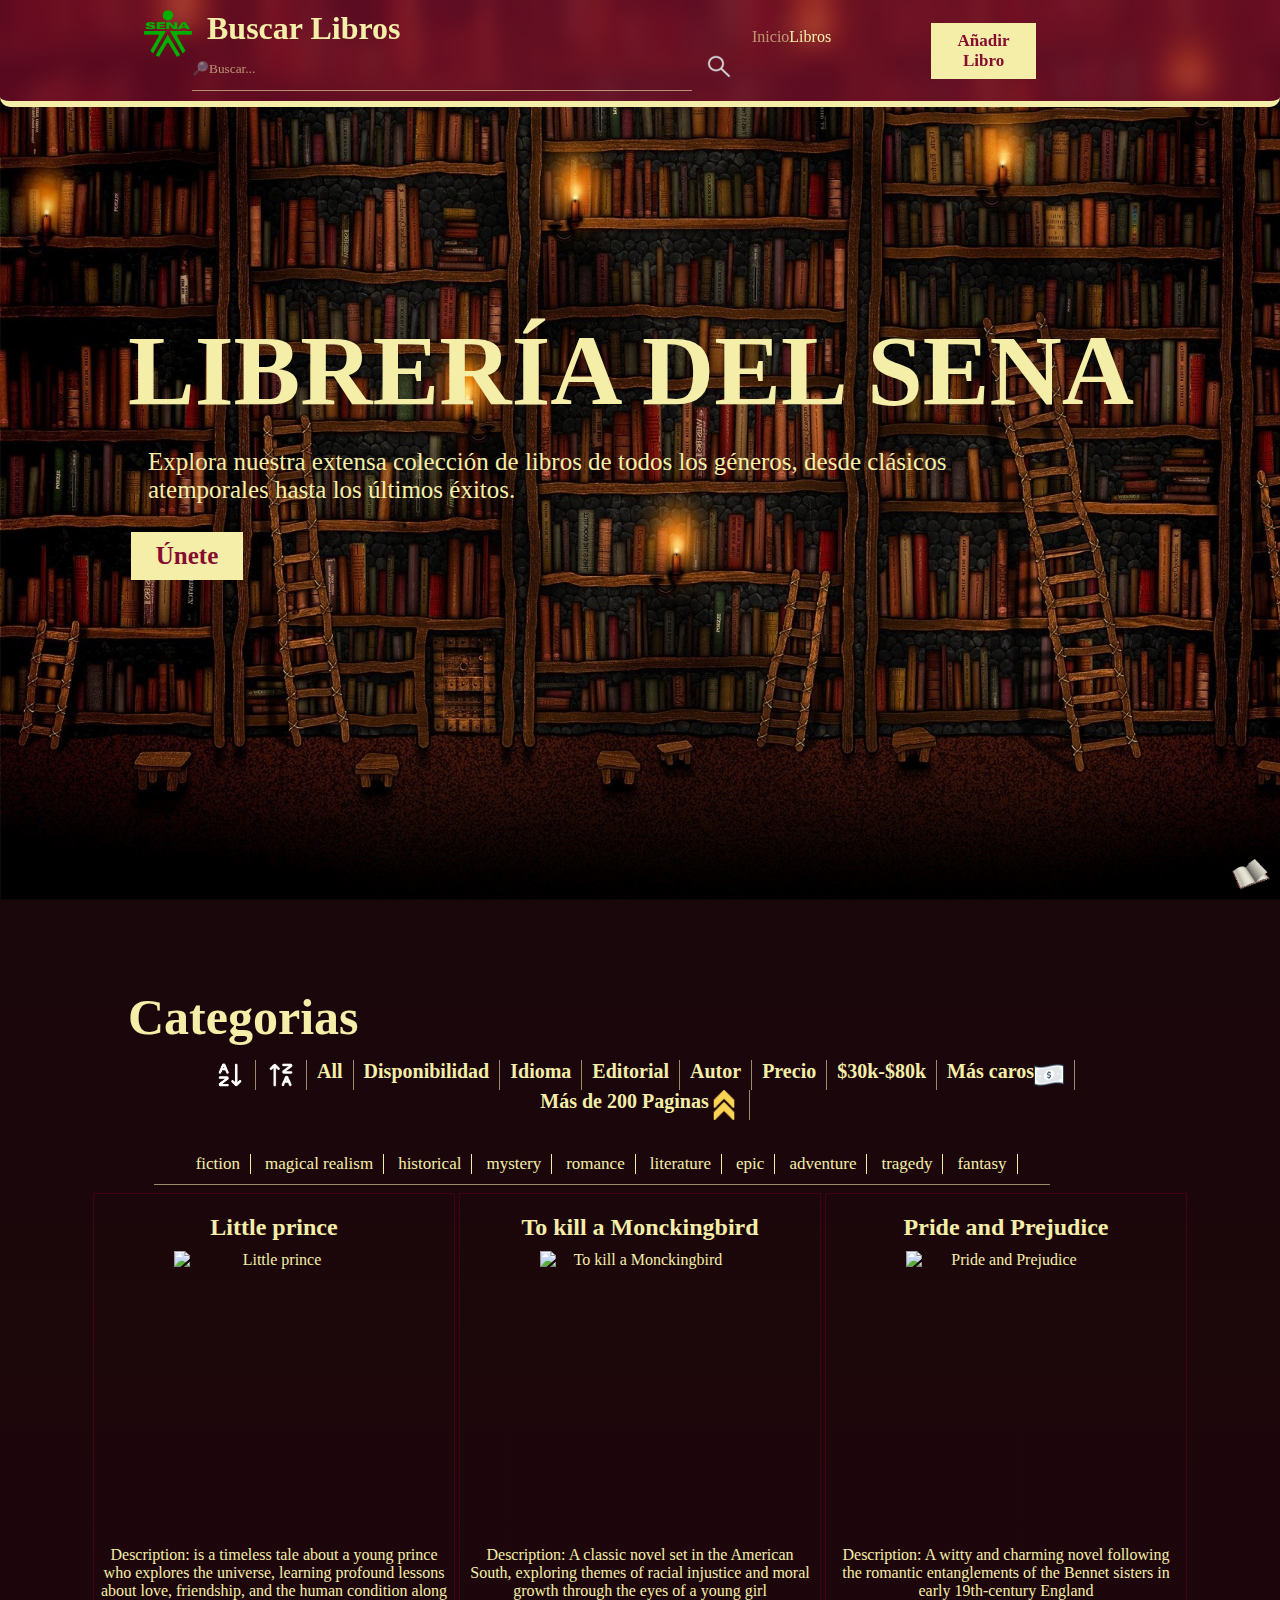
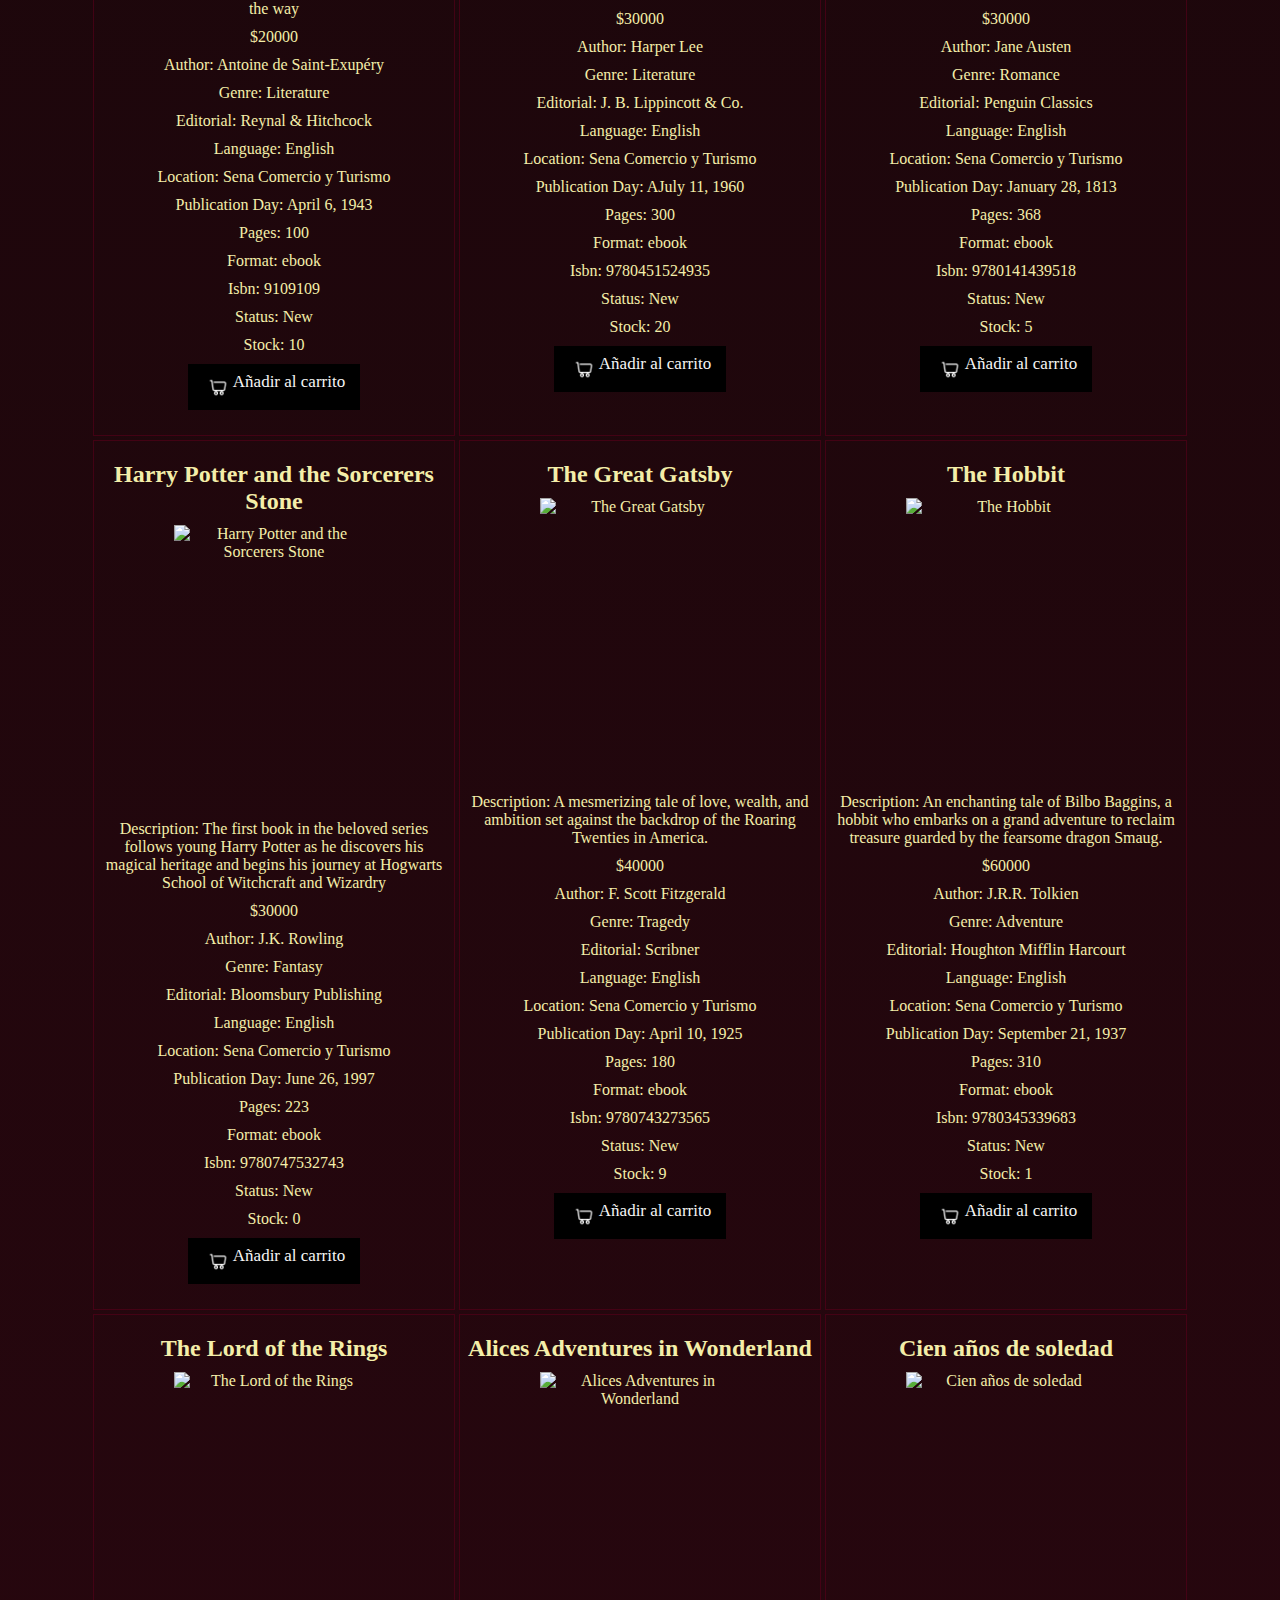
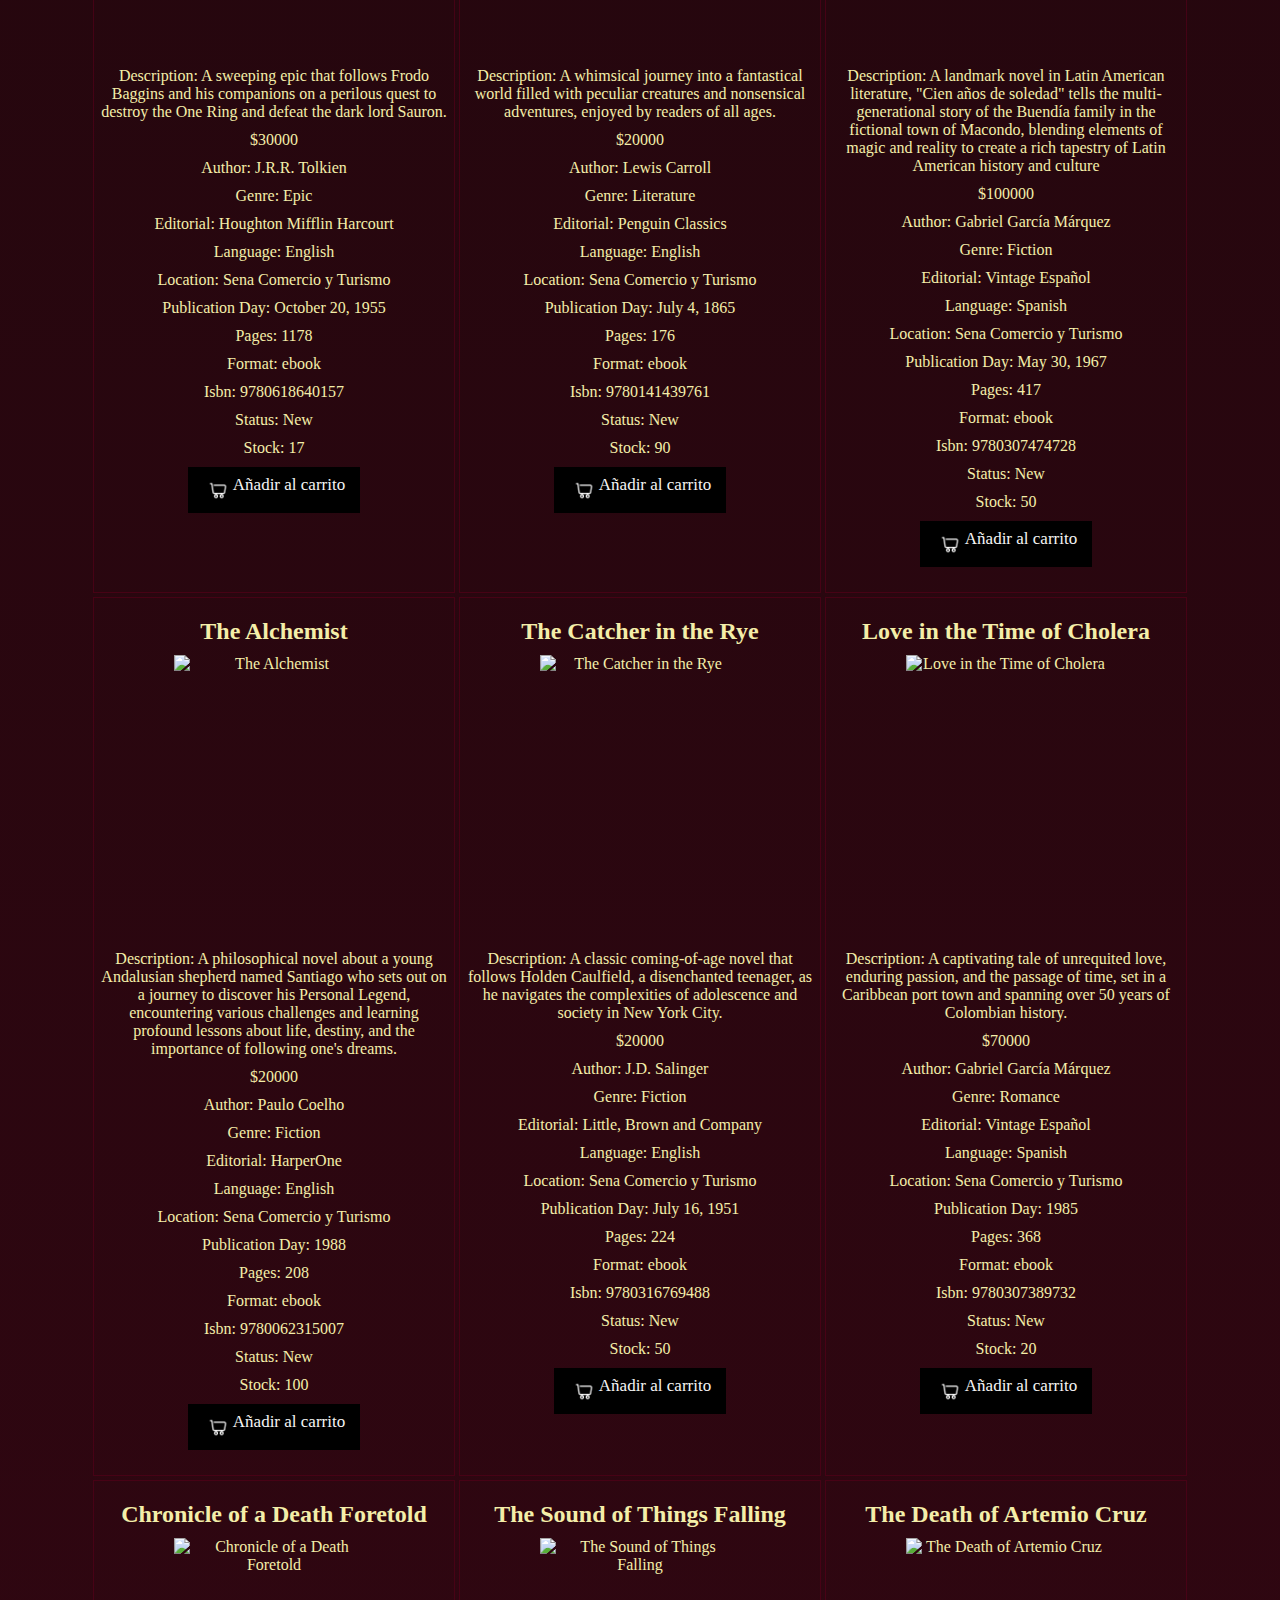
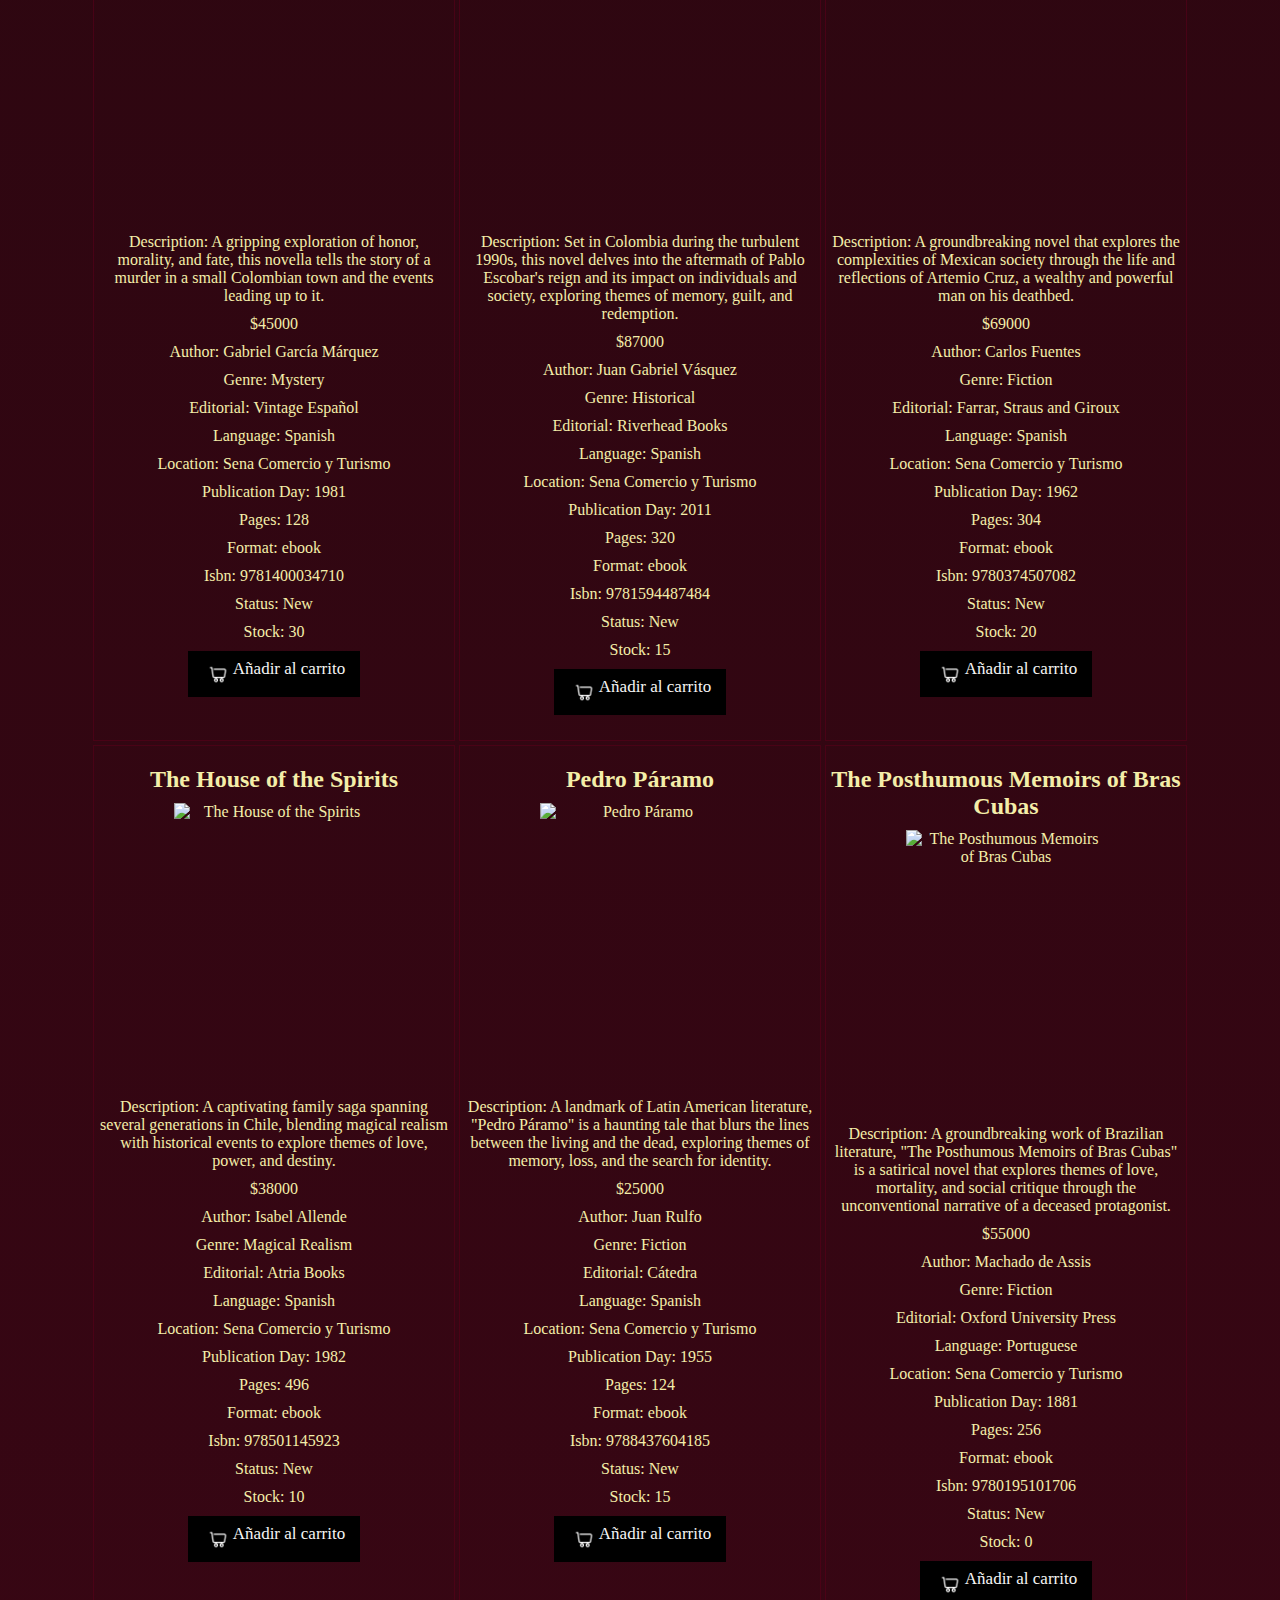
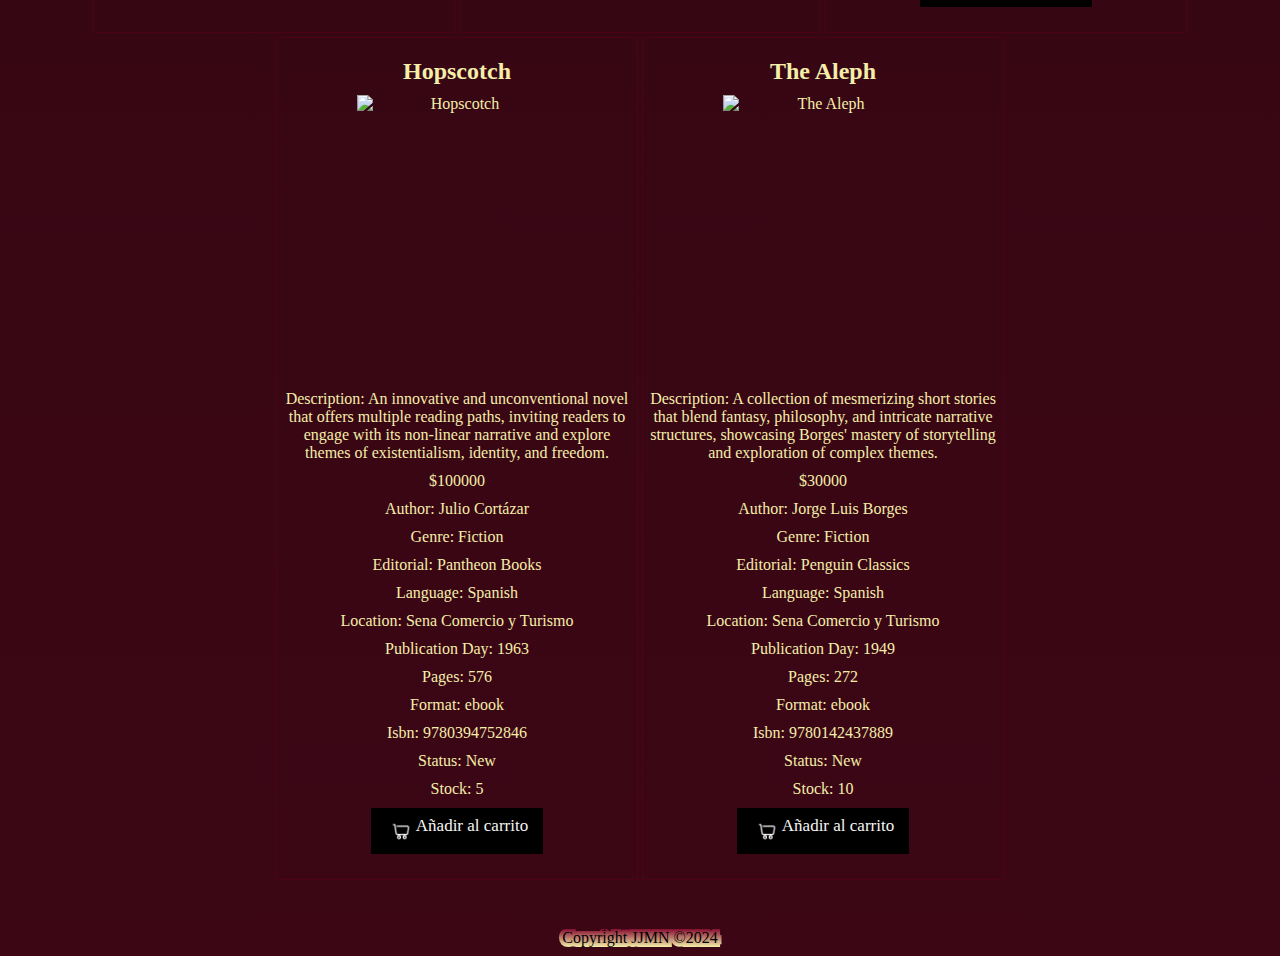
==== index.html @ 9a71bbdf "despliegue" ====
<!DOCTYPE html>
<html lang="en">
<head>
	<meta charset="UTF-8">
	<meta name="viewport" content="width=device-width, initial-scale=1.0">
	<link rel="shortcut icon" href="assets/Favicon/library-icon-png-20.png" type="image/x-icon" class="fav">
	<link rel="stylesheet" href="style/style.css">
	<link rel="stylesheet" href="style/FontAwesome/fontawesome-free-6.5.2-web/css/all.css">
	<title>Sena Library</title>
</head>
<body>
	<header>
		<section class="logo_h1">
			<img src="assets/logoSena.png" alt="Logo sena" id="logo_sena">
				<div id="search_head">
					<h1 id="h1_head">Buscar Libros</h1>
						<div>
							<input type="text" id="input_head" placeholder="🔎Buscar...">
							<button id="searchButton">
								<img src="assets/magnifying-glass.png" alt="Search">
							</button>
						</div>
						
				</div>
		</section>
			<section class="nav_sect">
				<nav id="nav_id">
					<a class="nav-link" href="#start">Inicio</a>
					<a class="nav-link" href="#categories">Libros</a>
					<button onclick="addBook()">Añadir Libro</button>
				</nav>
	</header>
	<main>
		<img src="assets/book-float.gif" alt="book" id="book">
		<!-- Section #1 -->
		<section class="section_one" id="start">
			<div>
				<h1 id="h1_section1">LIBRERÍA DEL SENA</h1>
			</div>
			<div>
				<p id="p_section1">Explora nuestra extensa colección de libros de todos los géneros, desde clásicos atemporales hasta los últimos éxitos.</p>
			</div>
				<a href="pages/sesion.html">
					<button id="btn_section1">
						<span></span>
						<span></span>
						<span></span>
						<span></span>
							Únete
					</button>
				</a>
				
		</section>
		<!-- Section #2 -->
		<section class="categories" id="categories">
			<section class="organizer">
				<div class="categories_words">
					<div>
						<h1>Categorias</h1>
					</div>
						<section>
						<button onclick="filterTitlesAZ()">
							<img src="assets/az.png" alt="A-Z" >
						</button>
							<button onclick="filterTitlesZA()">
								<img src="assets/za.png" alt="Z-A">
							</button>
								<button class="c-word-description" onclick="Normalbooks()"><h1>All</h1></button>
								<button class="c-word-description" onclick="pressStock()"><h1>Disponibilidad</h1></button>
								<button class="c-word-description" onclick="pressLanguage()"><h1>Idioma</h1></button>
								<button class="c-word-description" onclick="pressEditorial()"><h1>Editorial</h1></button>
								<button class="c-word-description" onclick="pressAuthor()"><h1>Autor</h1></button>
								<button class="c-word-description" onclick="PressPrice()"><h1>Precio</h1></button>
									<button onclick="pressPrices30_80()"><h1>$30k-$80k</h1></button>
										<button onclick="mostExpensive()">
											<h1>Más caros</h1>
											<img src="assets/dolar.png" alt="Price">
										</button>
											<button onclick="pressPages()">
												<h1>Más de 200 Paginas</h1>
												<img src="assets/superior.png" alt="arriba de 200">
											</button>
						</section>
					
				</div>
					<div class="categories_words">
						<button class="c-word" onclick="pressGender('Fiction')">fiction</button>
						<button class="c-word" onclick="pressGender('Magical Realism')">magical realism</button>
						<button class="c-word" onclick="pressGender('Historical')">historical</button>
						<button class="c-word" onclick="pressGender('Mystery')">mystery</button>
						<button class="c-word" onclick="pressGender('Romance')">romance</button>
						<button class="c-word" onclick="pressGender('Literature')">literature</button>
						<button class="c-word" onclick="pressGender('Epic')">epic</button>
						<button class="c-word" onclick="pressGender('Adventure')">adventure</button>
						<button class="c-word" onclick="pressGender('Tragedy')">tragedy</button>
						<button class="c-word" onclick="pressGender('Fantasy')">fantasy</button>
					</div>
			</section>
			<section class="descriptions" id='bookContainer'>
				<section class="categorie-book">
					
				</section>
				<section class="categorie-book">
					
				</section>
				<section class="categorie-book">
					
				</section>
				<section class="categorie-book">
					
				</section>
				<section class="categorie-book">
					
				</section>
				<section class="categorie-book">
					
				</section>
				<section class="categorie-book">
					
				</section>
				<section class="categorie-book">
					
				</section>
				<section class="categorie-book">
					
				</section>
				<section class="categorie-book">
					
				</section>
				<section class="categorie-book">
					
				</section>
				<section class="categorie-book">
					
				</section>
				<section class="categorie-book">
					
				</section>
				<section class="categorie-book">
					
				</section>
				<section class="categorie-book">
					
				</section>
				<section class="categorie-book">
					
				</section>
				<section class="categorie-book">
					
				</section>
				<section class="categorie-book">
					
				</section>
				<section class="categorie-book">
					
				</section>
				<section class="categorie-book">
					
				</section>
			</section>
		</section>
			<footer>
				<div>
					<p>Copyright JJMN ©2024</p>
				</div>
			</footer>
	</main>
</body>
<script src="https://code.jquery.com/jquery-3.6.0.min.js"></script>
	<script src="https://cdn.jsdelivr.net/npm/bootstrap@5.2.3/dist/js/bootstrap.bundle.min.js"></script>
		<script src="js/nav/scripts_nav.js"></script>
			<script src="js/script.js"></script>
</html>
---- style/style.css ----
*{
	margin: 0;
	padding: 0;
	font-family: cursive;
}
::selection{
	background: crimson;
	color: var(--vanilla);
}
:root{
	--blue: rgb(158, 173, 200);
	--gray: rgb(56, 95, 113);
	--red: rgb(134, 13, 48);
	--redTransparent: rgba(134, 13, 47, 0.658);
	--darkRed: rgb(60, 6, 21);
	--darkRedTransparent: rgba(87, 0, 25, 0.637);
	--ultradark: rgb(21,7,9);
	--vanilla: rgb(244, 238, 169);
	--vanillaTransparent: rgba(244, 238, 169, 0.582);
	--brown: rgb(143, 117, 79);
}
main{
	background: linear-gradient(to top, var(--darkRed), var(--ultradark));
}
button{
	background-color: var(--vanilla);
	position: relative;
	padding: 8px 15px;
	border: none;
	outline: none;
	margin: 0 100px;
	cursor: pointer;
	overflow: hidden;
	color: var(--red);
	font-weight: bold;
	font-size: 17px;
}
button:active{
	background-color: var(--vanillaTransparent);
	transform: scale(.97);
}
button span{
	position: absolute;
	background-color: var(--brown);
	transition: .7s;
}
button span:nth-child(1){
	width: 100%;
	height: 1.5px;
	top: 0;
	left: -100%;
}
button span:nth-child(2){
	width: 100%;
	height: 1.5px;
	bottom: 0;
	right: -100%;
}
button span:nth-child(3){
	height: 100%;
	width: 1.5px;
	bottom: -100%;
	left: 0;
}
button span:nth-child(4){
	height: 100%;
	width: 1.5px;
	top: -100%;
	right: 0;
}
button:hover span:nth-child(1){
	left: 0;
}
button:hover span:nth-child(2){
	right: 0;
}
button:hover span:nth-child(3){
	bottom: 0;
}
button:hover span:nth-child(4){
	top: 0;
}
#book{
	position: fixed;
	bottom: 10px;
	right: 10px;
	width: 3%;
	z-index: 100;
}
/* Header */

header{
	background: var(--redTransparent);
	display: flex;
	align-items: center;
	padding: 10px 0;
	color: var(--vanilla);
	-webkit-backdrop-filter: blur(10px);
	backdrop-filter: blur(10px);
	justify-content: space-around;
	position: fixed;
	width: 100%;
	border-bottom: solid 6.2px var(--vanilla);
	border-radius: 0 0 10px 10px;
	z-index: 100;
}
header div, header > .logo_h1 > #search_head > div{
	display: flex;
	flex-direction: row;
}
.logo_h1{
	display: flex;
	justify-content: space-around;
	width: 25%;
	flex-direction: row;
}
#logo_sena{
	width: 15%;
	height: 15%;
}
#search_head{
	display: flex;
	flex-direction: column;
}
#searchButton{
	margin: 0;
	background-color: transparent;
}
#input_head{
	border-top: none;
	border-left:none;
	border-right: none;
	background-color: transparent;
	border-bottom: solid 1px var(--vanillaTransparent);
	width: 500px;
	color: var(--vanilla);
}
#input_head::placeholder{
	color: var(--vanillaTransparent);
}
#h1_head{
	display: flex;
	margin-left: 15px ;
	justify-content: start;
}
.nav_sect{
	width: 30%;
}
#nav_id{
	display: flex;
	justify-content: space-around;
}
a{
	text-decoration: none;
	color: var(--vanilla);
	padding: 5px 0;
}
nav .nav-link.active {
	color: var(--vanillaTransparent);
}

/* Section #1 */

.section_one{
	background: url('../assets/Library.jpg');
	color: var(--vanilla);
	background-size: cover;
	height: 100vh;
	display: flex;
	flex-direction: column;	
	justify-content: center;
	align-items: self-start;
	padding-left: 10%;
}
#h1_section1{
	font-size: 100px;
	display: flex;
	flex-wrap: wrap;
}
#p_section1{
	font-size: 25px;
	width: 70%;
	padding: 20px;
	display: flex;
	flex-wrap: wrap;
}
#btn_section1{
	margin: 2.5%;
	padding: 10px 25px;
	font-size: 25px;
}

/* Section #2 */

.categories{
	height: auto;
	display: flex;
	flex-direction: column;
	padding-top: 50px;
	text-align: center;
}
.descriptions{
	display: flex;
	flex-wrap: wrap;
	justify-content: center;
}
.categories_words:nth-child(1) > button:nth-child(3),.categories_words:nth-child(1) > button:nth-child(5){
	border-right: solid 1px var(--vanillaTransparent);
	margin-right: 2%;
}
.categories_words > button{
	background-color: transparent;
}
.categories_words:nth-child(1){
	display: flex;
	flex-direction: column;	
	flex-wrap: wrap	;
}
.categories_words:nth-child(1) > div:nth-child(1) > h1{
	font-size: 50px;
	color: var(--vanilla);
	display: flex;
	flex-direction: column;
	text-align: start;
	padding-bottom: 1.5%;
}
.categories_words:nth-child(1) >section > button > img{
	width: 30px;
	margin: 0;
}
.categories_words:nth-child(1) >section{
	display: flex;
	flex-direction: row;
	justify-content: center;
	margin-bottom: 1%;
	padding: 1%;
	flex-wrap: wrap;
}
.categories_words:nth-child(1) >section> button{
	display: flex;
	flex-direction: row;
	border-right: solid 1px var(--vanillaTransparent);
}
.categories_words:nth-child(1) >section>button> h1{
	color: var(--vanilla);
	font-size: 20px;
}
.categories_words:nth-child(1){
	display: flex;
	padding: 0 10%;
	padding-top: 3%;
	padding-bottom: 1%;
}
.categories_words:nth-child(2){
	width: 70%;
	padding-bottom: 10px;
	margin-left: 12%;
	margin-right: 1%;
	margin-bottom: .5%;
	border-bottom: solid 1px var(--vanillaTransparent);
}
.categories_words:nth-child(1) >section> button, .categories_words:nth-child(2) > button {
	margin: 0;
	padding: 0 10px;
	background-color: transparent;
	color: var(--vanilla);
	font-weight: lighter;
}
.categories_words:nth-child(2) > button{
	border-right: solid 1px var(--vanilla);
}
.categorie-book{
	color: var(--vanilla);
	width: 350px;
	padding: 0 5px;
	margin: 2px;
	border: solid 1px var(--darkRedTransparent);
}
.categorie-book > div{
	display: flex;
	flex-direction: column;
	align-items: center;
	margin: 20px 0;
}
#deleta_id{
	font-size: 25px;
	padding: 10px;
	cursor: pointer;
}
.categorie-book > div > img{
	width: 200px;
	height: 280px;
	padding: 10px 0;
	display: flex;
	align-self: center;
	transition: .1s;
}
.categorie-book > div > img:hover{
	width: 210px;
	height: 290px; 
	margin-bottom:-10px ;
}
.categorie-book > div > p{
	padding: 5px 0;
}
.categorie-book> div > a > button{
	background-color: black;
	color: whitesmoke;
	font-weight: lighter;
	display: flex;
	flex-direction: row;
	align-items: start;
	margin: 0 0;
	display: flex;
	align-self: center;
}
.categorie-book > div > a > button:active{
	background-color: var(--red);
	color: var(--vanilla);
	box-shadow: 0 0 20px var(--brown);
}
.categorie-book> div > a > button> img{
	width: 30px;
}
/* ---Footer--- */
footer{
	display: flex;
	flex-wrap: wrap;
	justify-content: center;
	padding: .7% 0;
	margin-top: 3%;
	align-self: center;
	align-items: center;
}
footer>div{
	background: linear-gradient(var(--red), var(--vanilla));
	background-clip: text;
	-webkit-text-stroke: 8px transparent;
	padding: 0 1%;
}
/* ---------Media QUERY--------- */
@media screen and (max-width:921px) {
	
	#h1_section1{
		font-size: 50px;
	}
	#p_section1{
		width: auto;
		font-size: 20px;
	}
	#btn_section1{
		font-size: 15px;
	}
	header{
		width: 100%;
		display: flex;
		justify-content: space-around;
	}
	.logo_h1{
		display: flex;
		width: 50%;
	}
	#input_head{
		width: 500px;
	}
	#logo_sena{
		width: 10%;
	}
	.nav_sect{
		width: 15%;
	}
	.categories_words:nth-child(1){
		width: auto;
	}
	.categories_words:nth-child(1) > section > button{
		width: auto;
	}
	.categories_words:nth-child(1) > section > button > h1{
		font-size: 12px;
		padding-right: 10px;
	}
	.categories_words:nth-child(2){
		width: auto;
	}
	.categories_words:nth-child(2) >button{
		font-size: 14px;
	}
}
@media screen and (max-width:481px) {
	h1{
		font-size: 15px;
	}
	#logo_sena{
		width: 10%;
		height: 10%;
	}
	.nav-link{
		font-size: 12px;
	}
	.nav-link:nth-child(1){
		border-right: solid 1px var(--vanillaTransparent);
		padding-right: 5px;
		margin-right: 5px;
	}
	#h1_section1{
		font-size: 40px;
	}
	#p_section1{
		font-size: 15px;
	}
	#btn_section1{
		padding: 7px 15px;
		font-size: 12px;
	}
	.categories_words:nth-child(1) > div:nth-child(1) > h1{
		font-size: 35px;
		padding-bottom: 20px;
	}
}
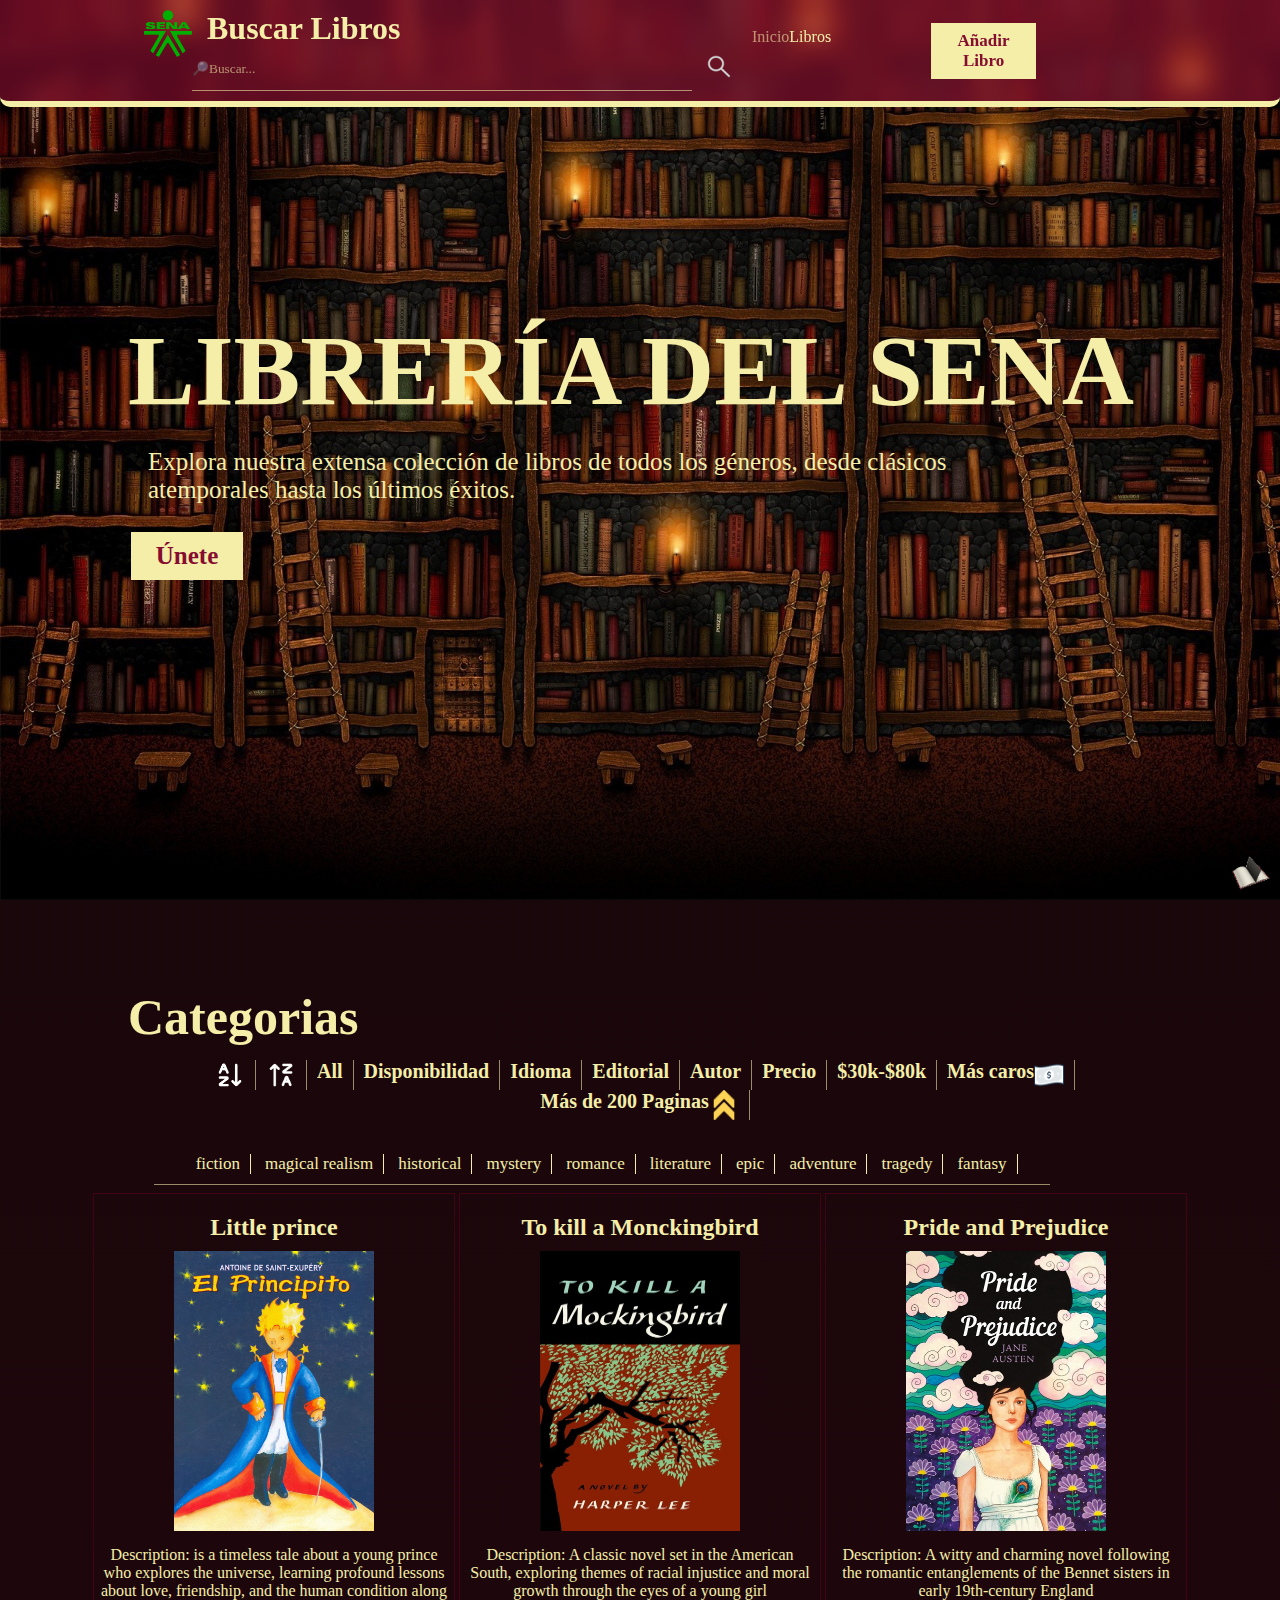
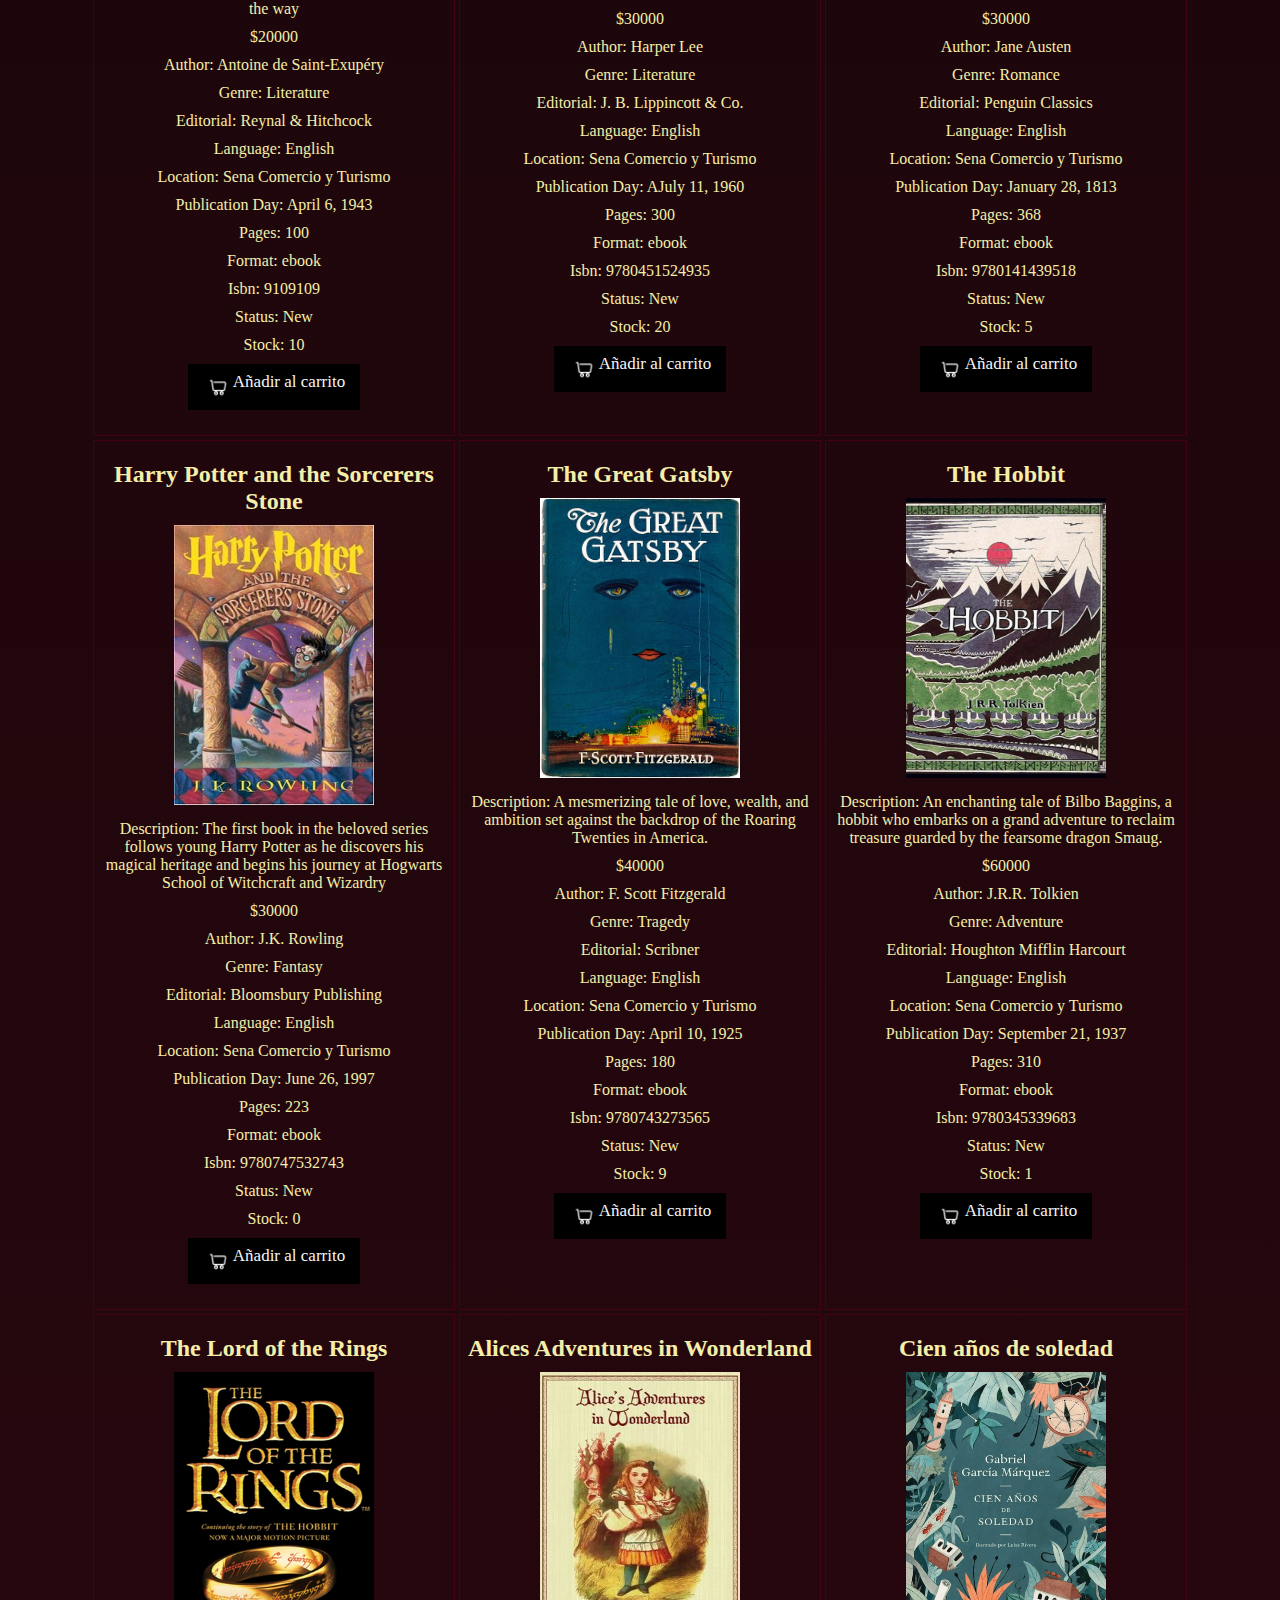
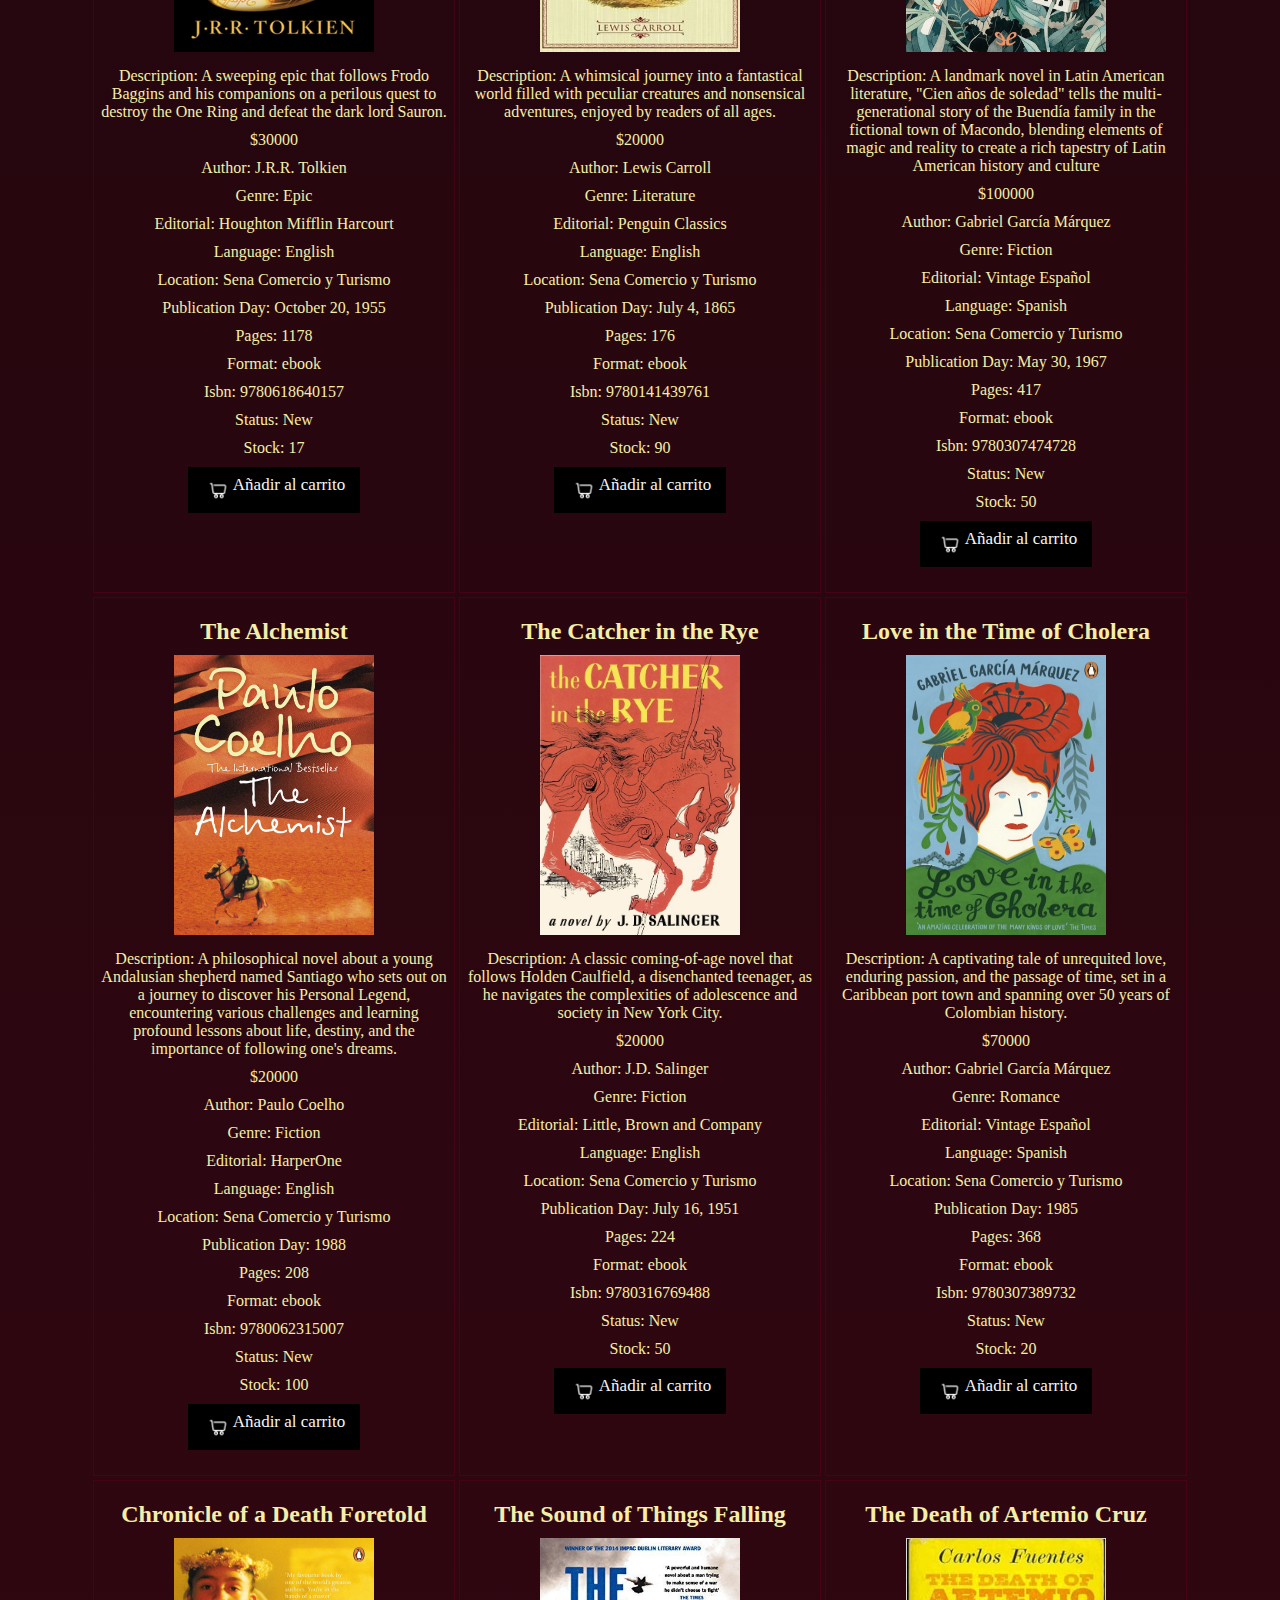
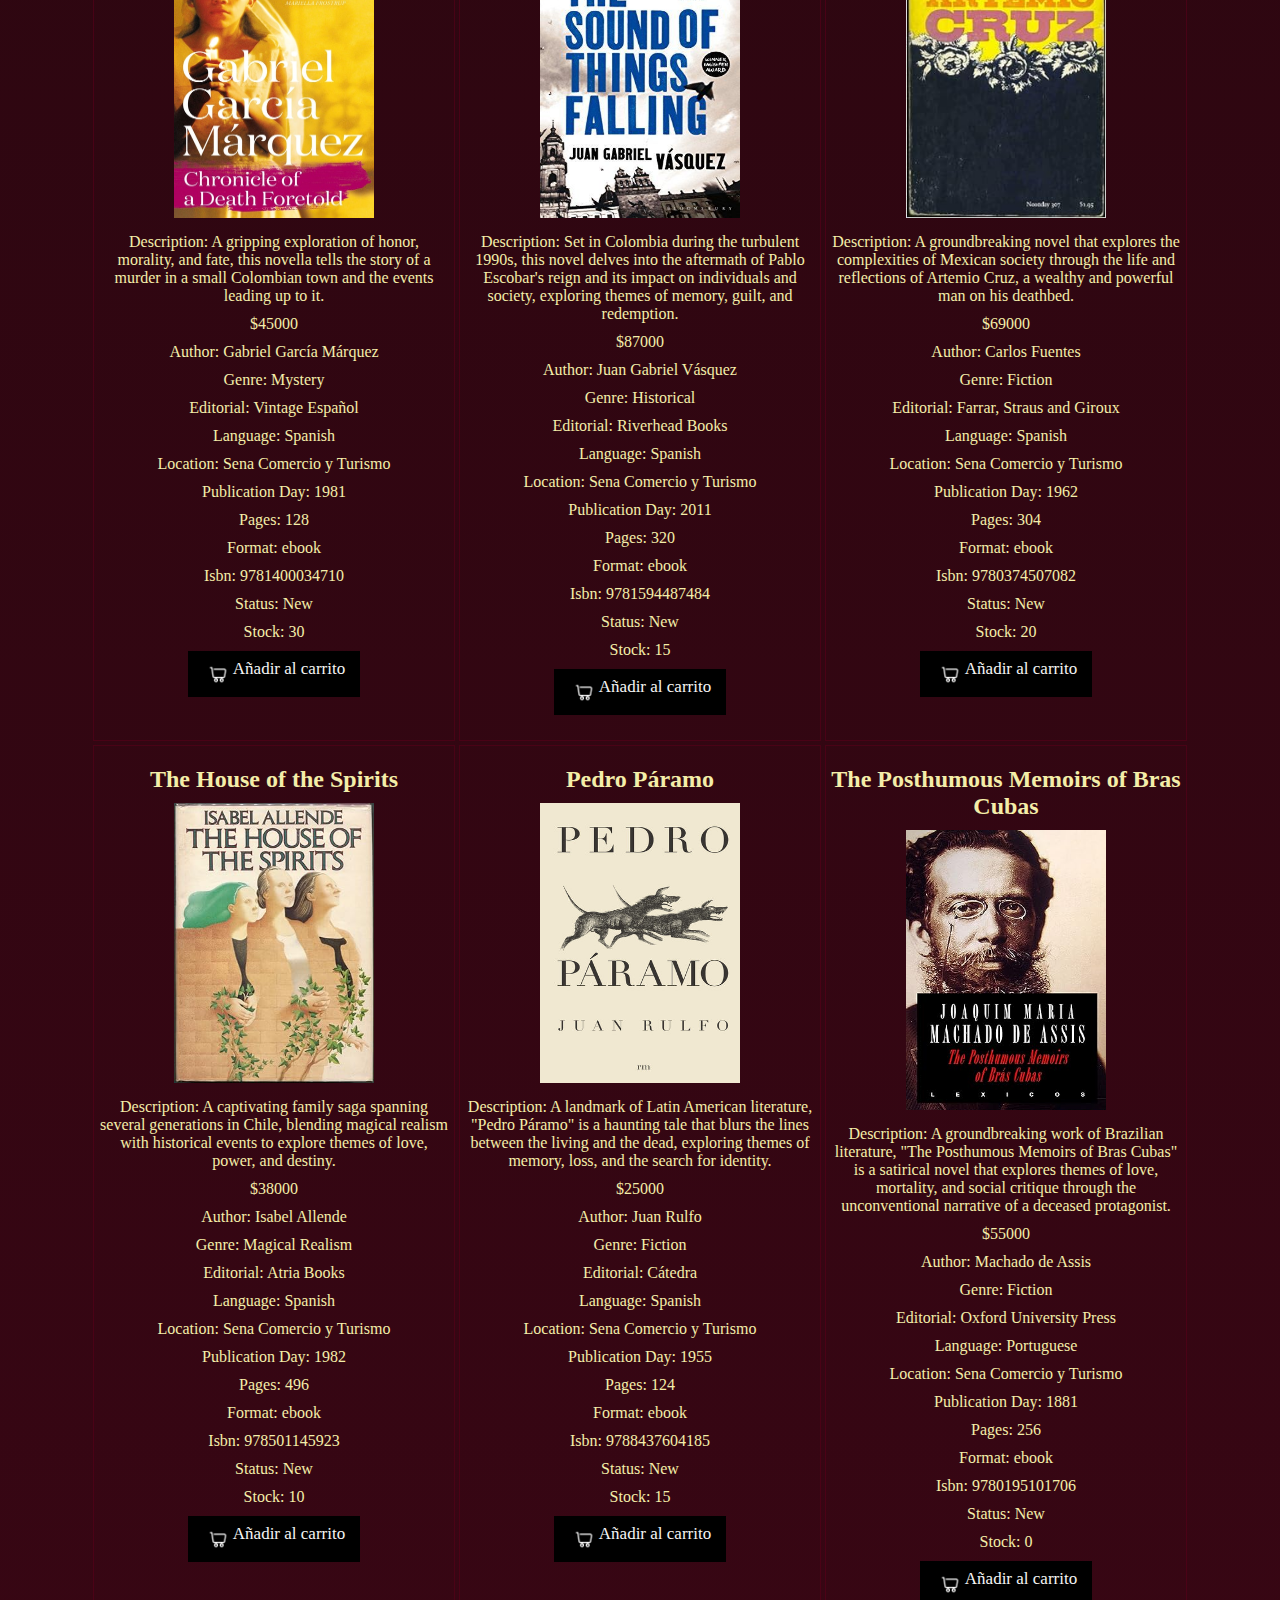
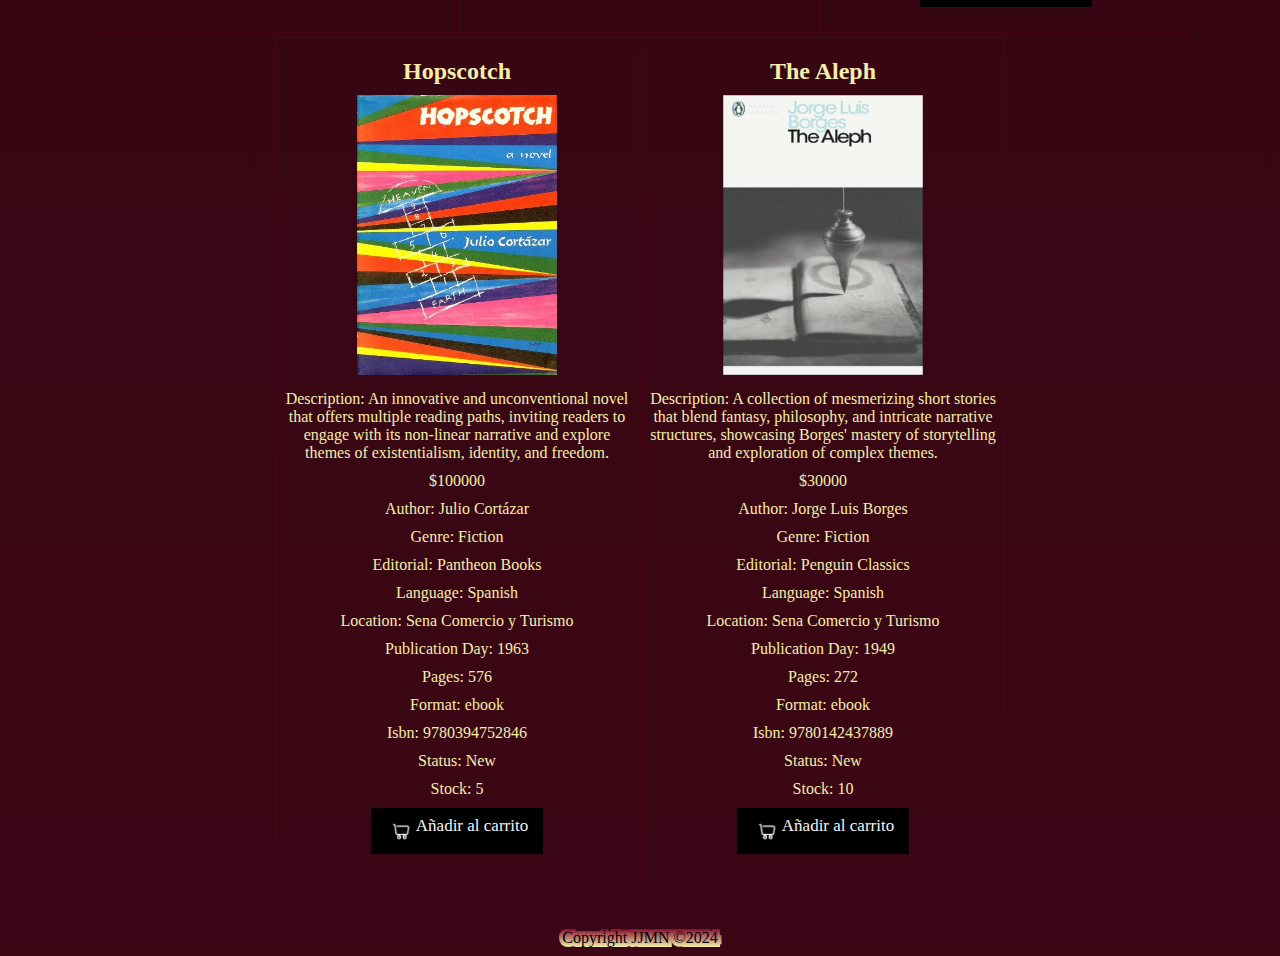
==== commit da841d16: "e" ====
--- a/index.html
+++ b/index.html
@@ -40,7 +40,7 @@
 			<div>
 				<p id="p_section1">Explora nuestra extensa colección de libros de todos los géneros, desde clásicos atemporales hasta los últimos éxitos.</p>
 			</div>
-				<a href="pages/sesion.html">
+				<a href="pages/sesion.php">
 					<button id="btn_section1">
 						<span></span>
 						<span></span>
--- a/style/style.css
+++ b/style/style.css
@@ -339,6 +339,13 @@
 	padding: 0 1%;
 }
 /* ---------Media QUERY--------- */
+@media screen and (max-width:1080px) {
+	#nav_id > button{
+		font-size: 15px;
+		margin:0;
+	}
+
+}
 @media screen and (max-width:921px) {
 	
 	#h1_section1{
@@ -357,14 +364,17 @@
 		justify-content: space-around;
 	}
 	.logo_h1{
-		display: flex;
-		width: 50%;
+		width: auto;
 	}
 	#input_head{
 		width: 500px;
 	}
+	#nav_id > button{
+		font-size: 10px;
+		margin: 0;
+	}
 	#logo_sena{
-		width: 10%;
+		display: none;
 	}
 	.nav_sect{
 		width: 15%;
@@ -386,13 +396,37 @@
 		font-size: 14px;
 	}
 }
+@media screen and (max-width:769px){
+	.nav-link{
+		display: none;
+	}
+	#logo_sena{
+		display: none;
+	}
+	.logo_h1{
+		width: auto;
+	}
+	#input_head{
+		width: 100%;
+	}
+}
 @media screen and (max-width:481px) {
 	h1{
 		font-size: 15px;
 	}
+	#nav_id{
+		display: flex;
+		flex-direction: column;
+	}
+	#nav_id > button{
+		font-size: 10px;
+		margin: 0;
+	}
+	.nav-link{
+		display: none;
+	}
 	#logo_sena{
-		width: 10%;
-		height: 10%;
+		visibility: hidden;
 	}
 	.nav-link{
 		font-size: 12px;
@@ -402,6 +436,9 @@
 		padding-right: 5px;
 		margin-right: 5px;
 	}
+	#input_head{
+		width: auto;
+	}
 	#h1_section1{
 		font-size: 40px;
 	}
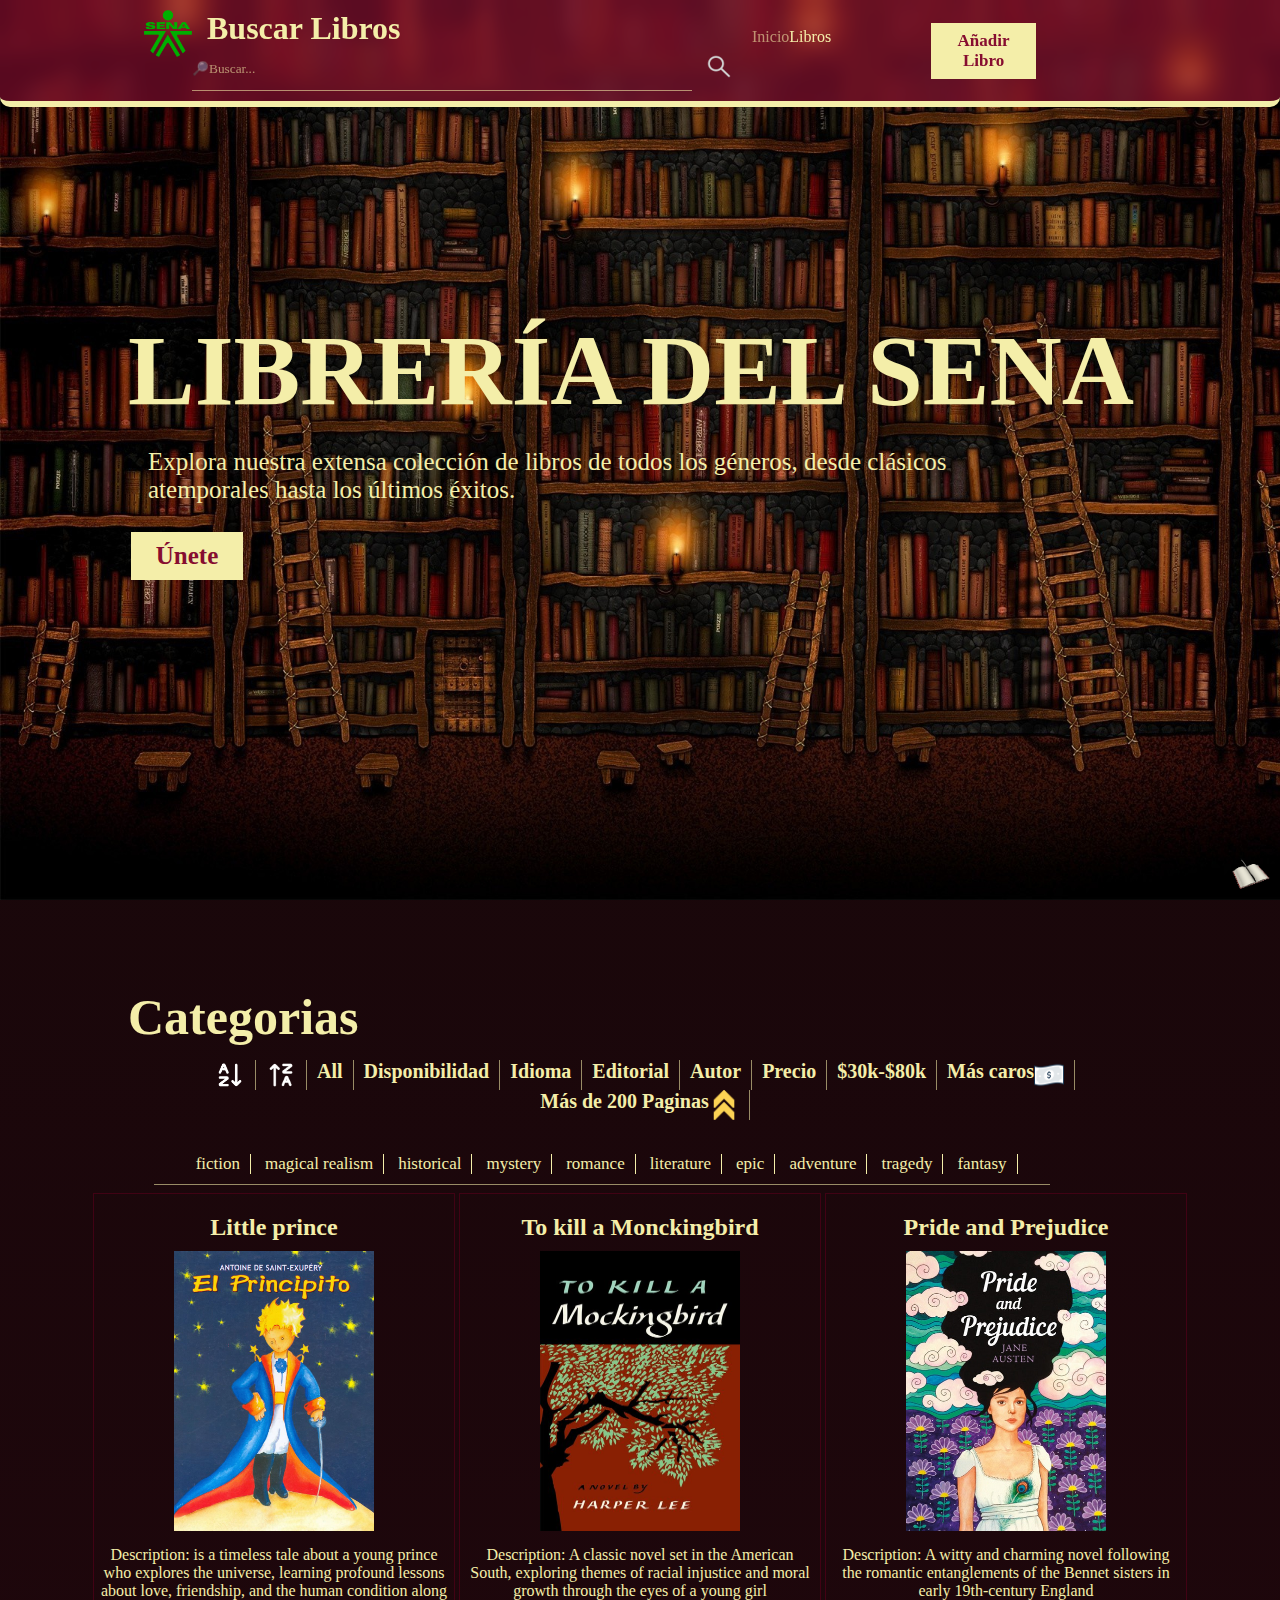
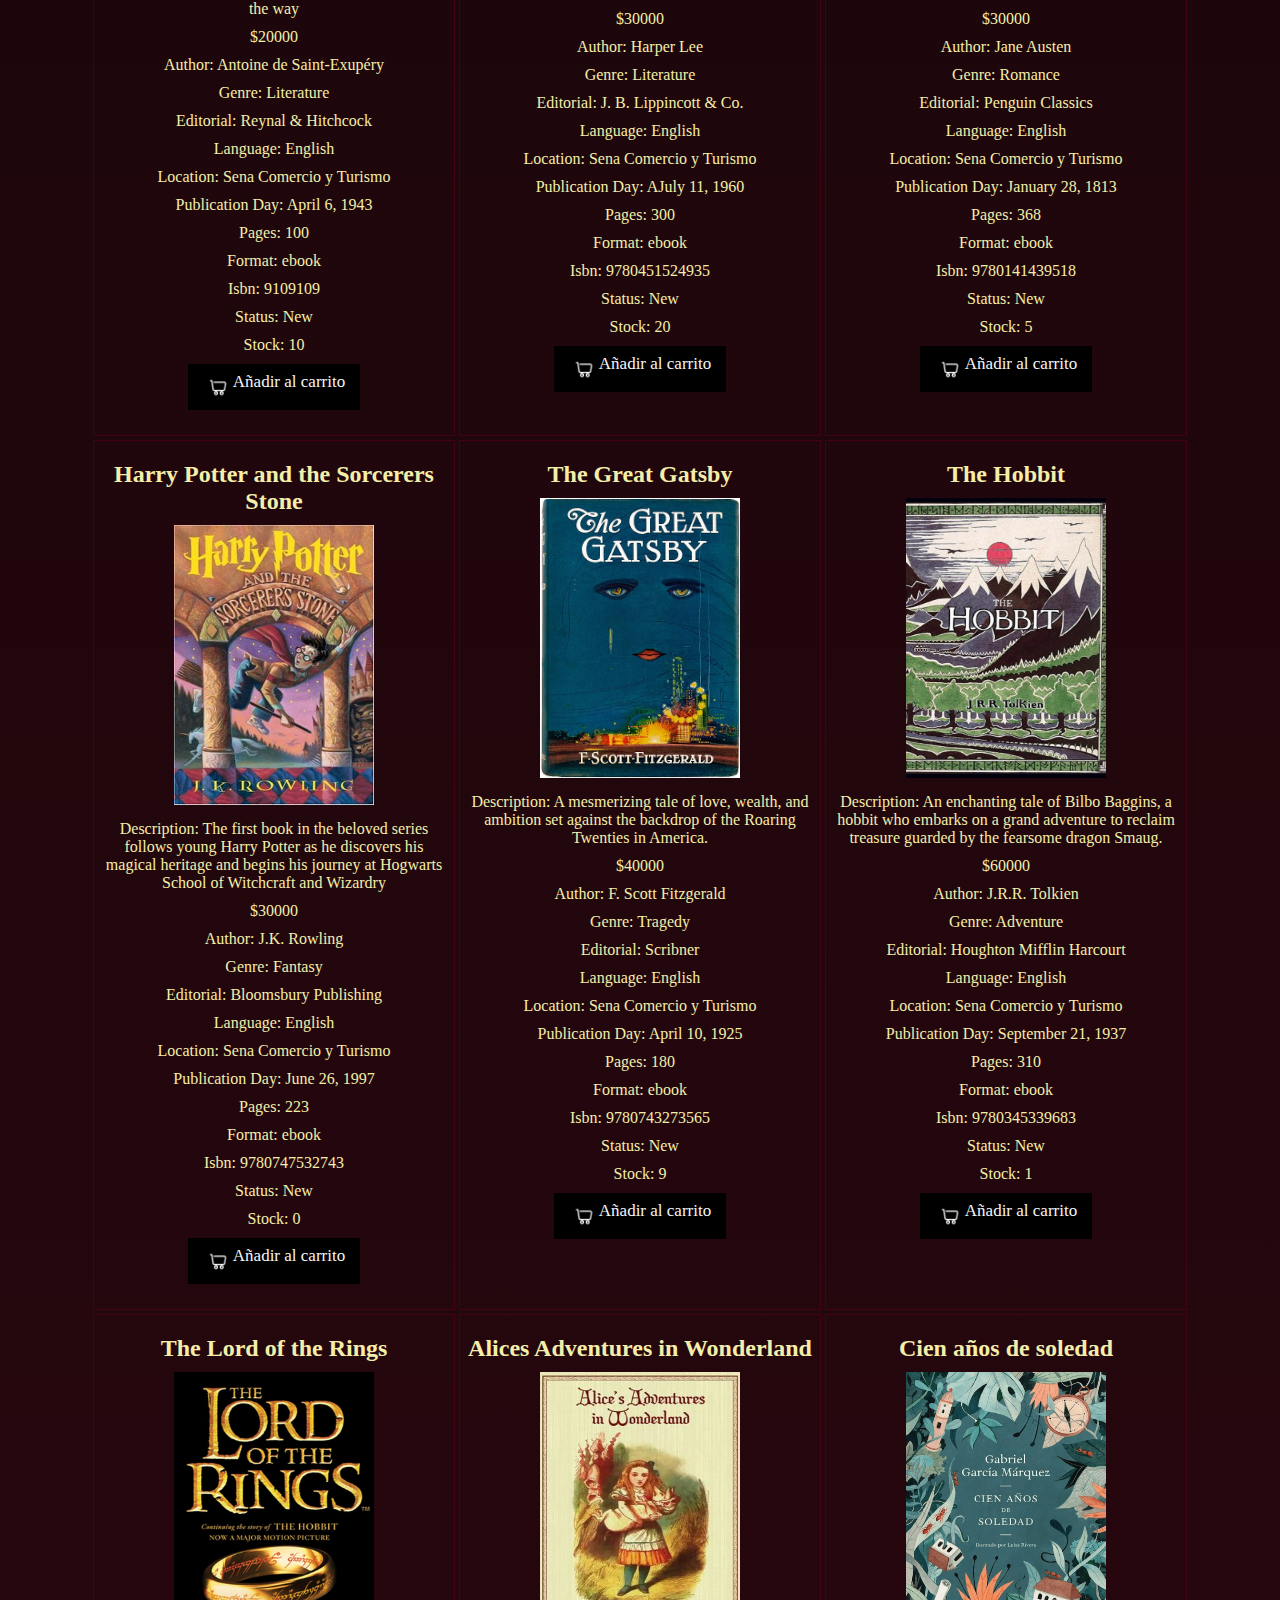
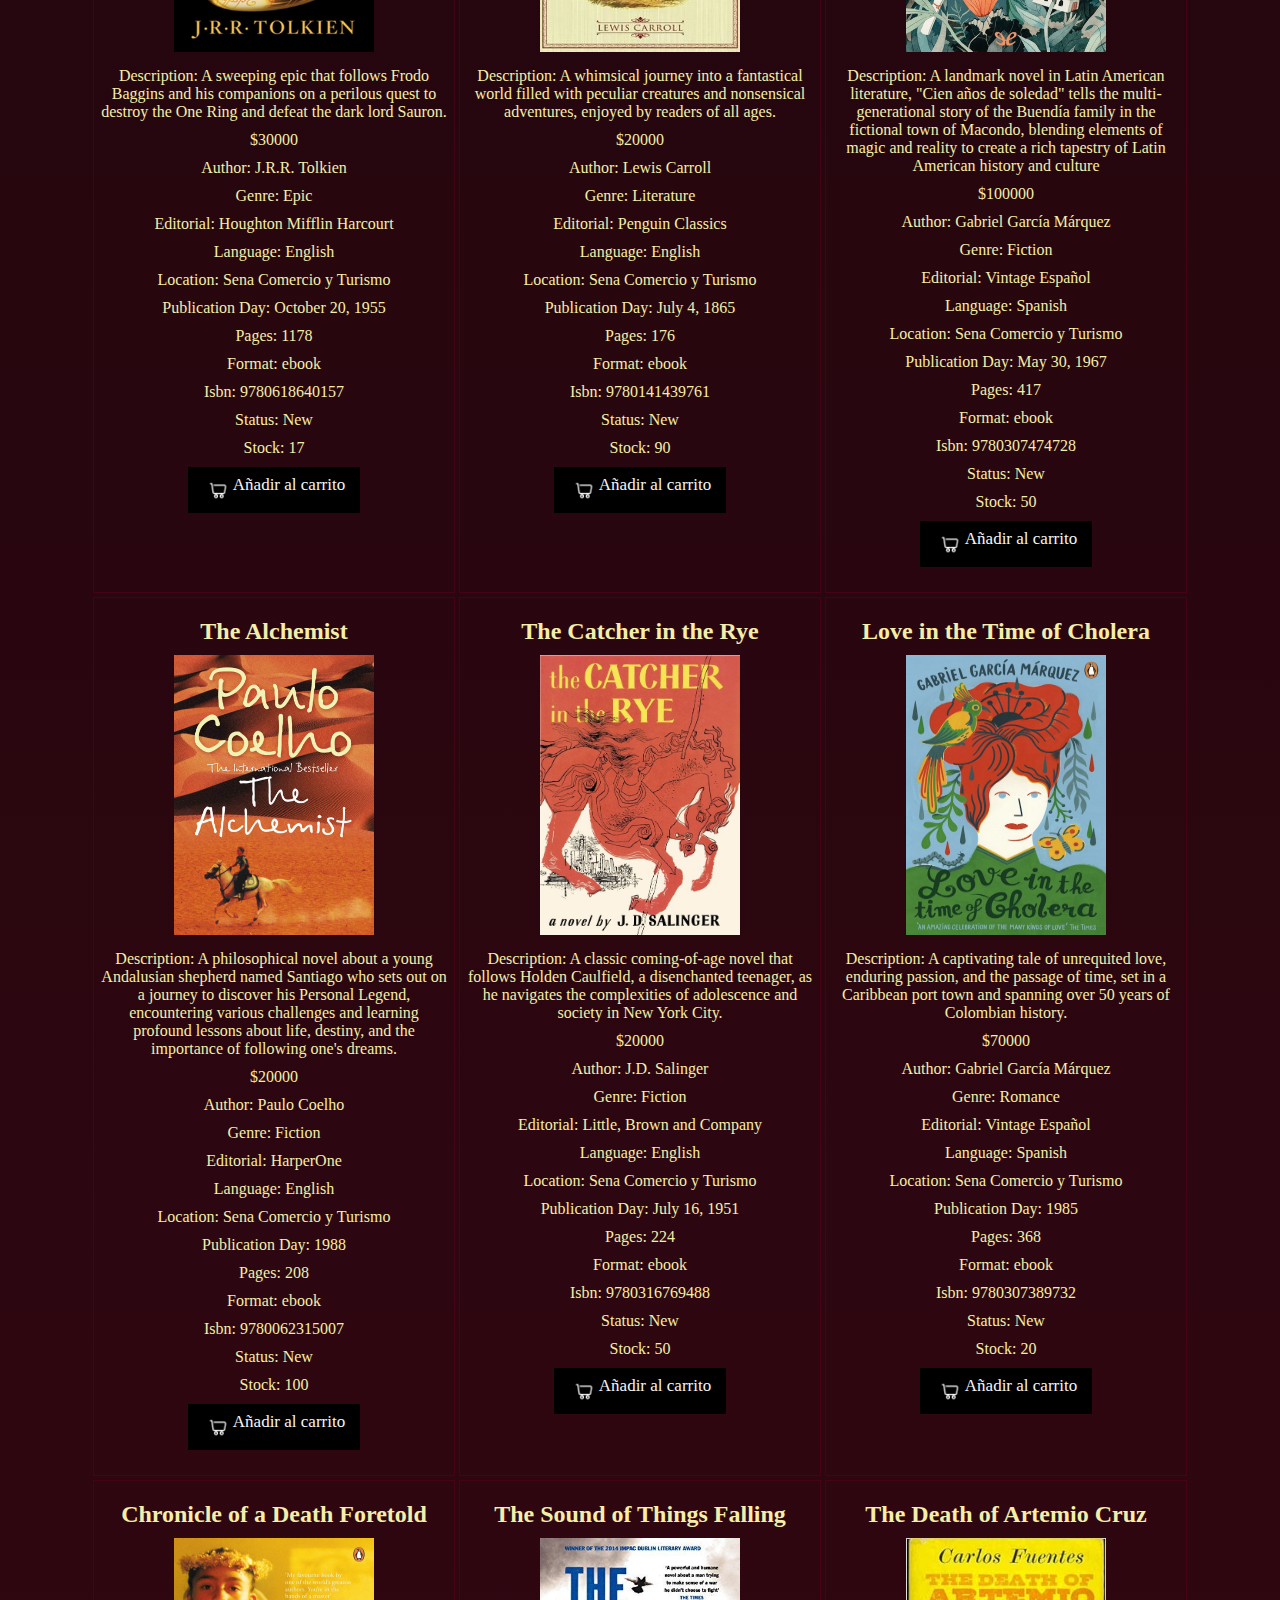
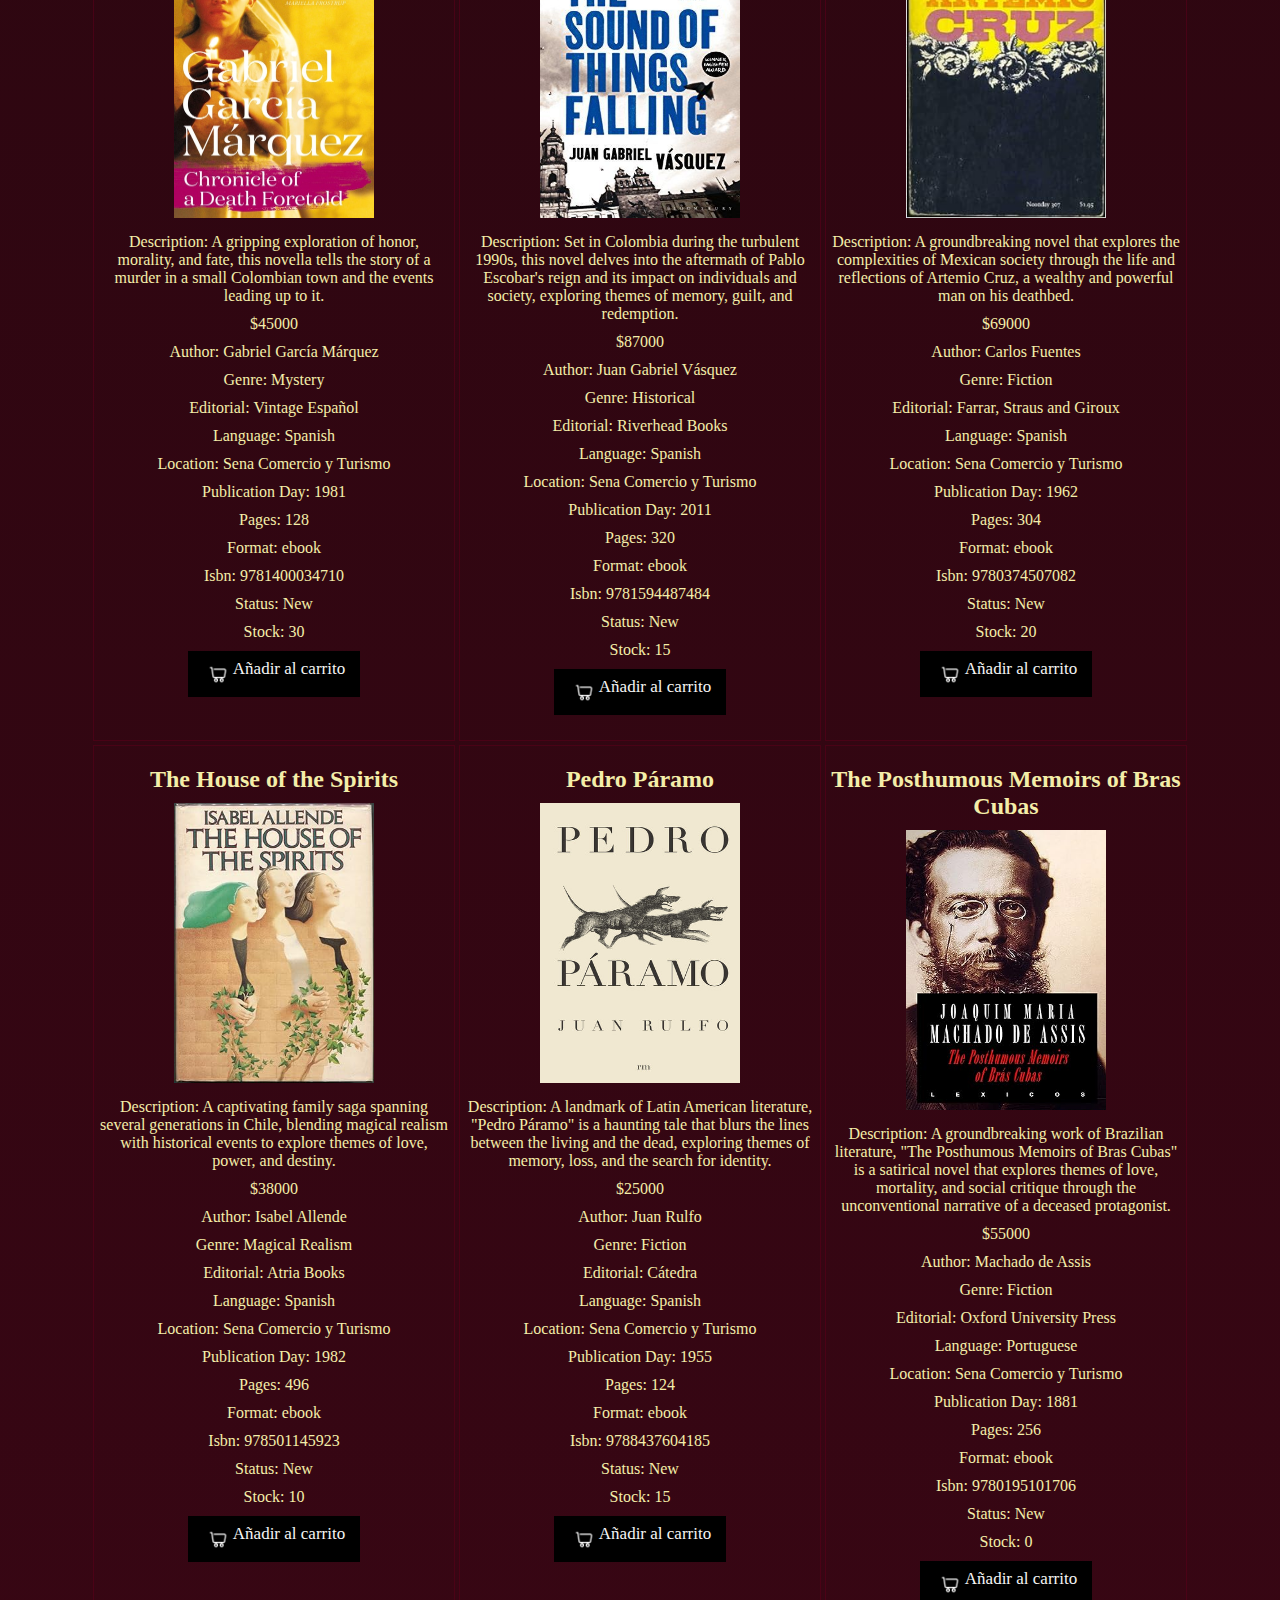
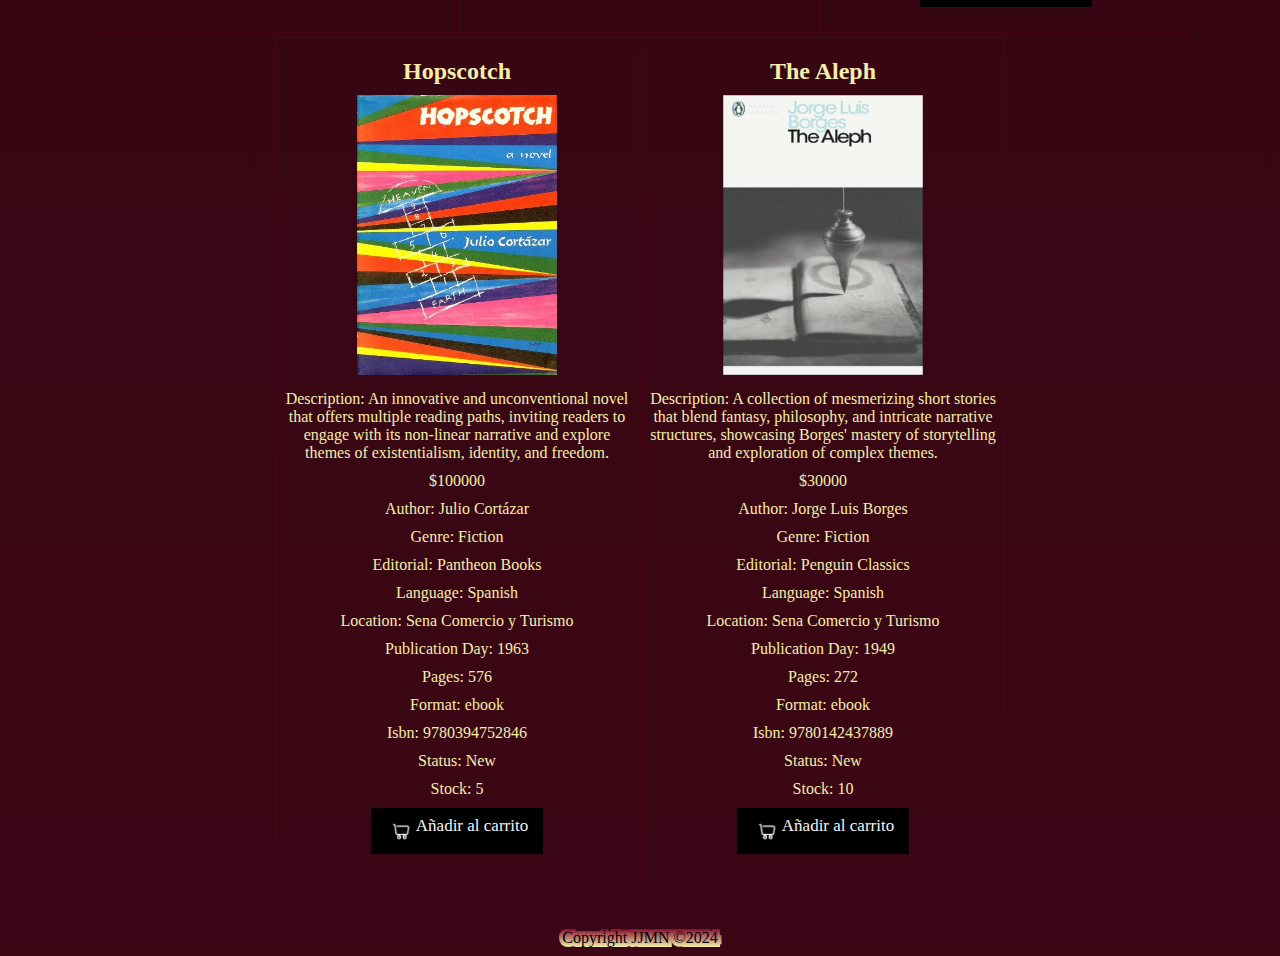
==== commit 6fcdde4f: "si" ====
--- a/index.html
+++ b/index.html
@@ -40,7 +40,7 @@
 			<div>
 				<p id="p_section1">Explora nuestra extensa colección de libros de todos los géneros, desde clásicos atemporales hasta los últimos éxitos.</p>
 			</div>
-				<a href="pages/sesion.php">
+				<a href="pages/sesion.html">
 					<button id="btn_section1">
 						<span></span>
 						<span></span>
